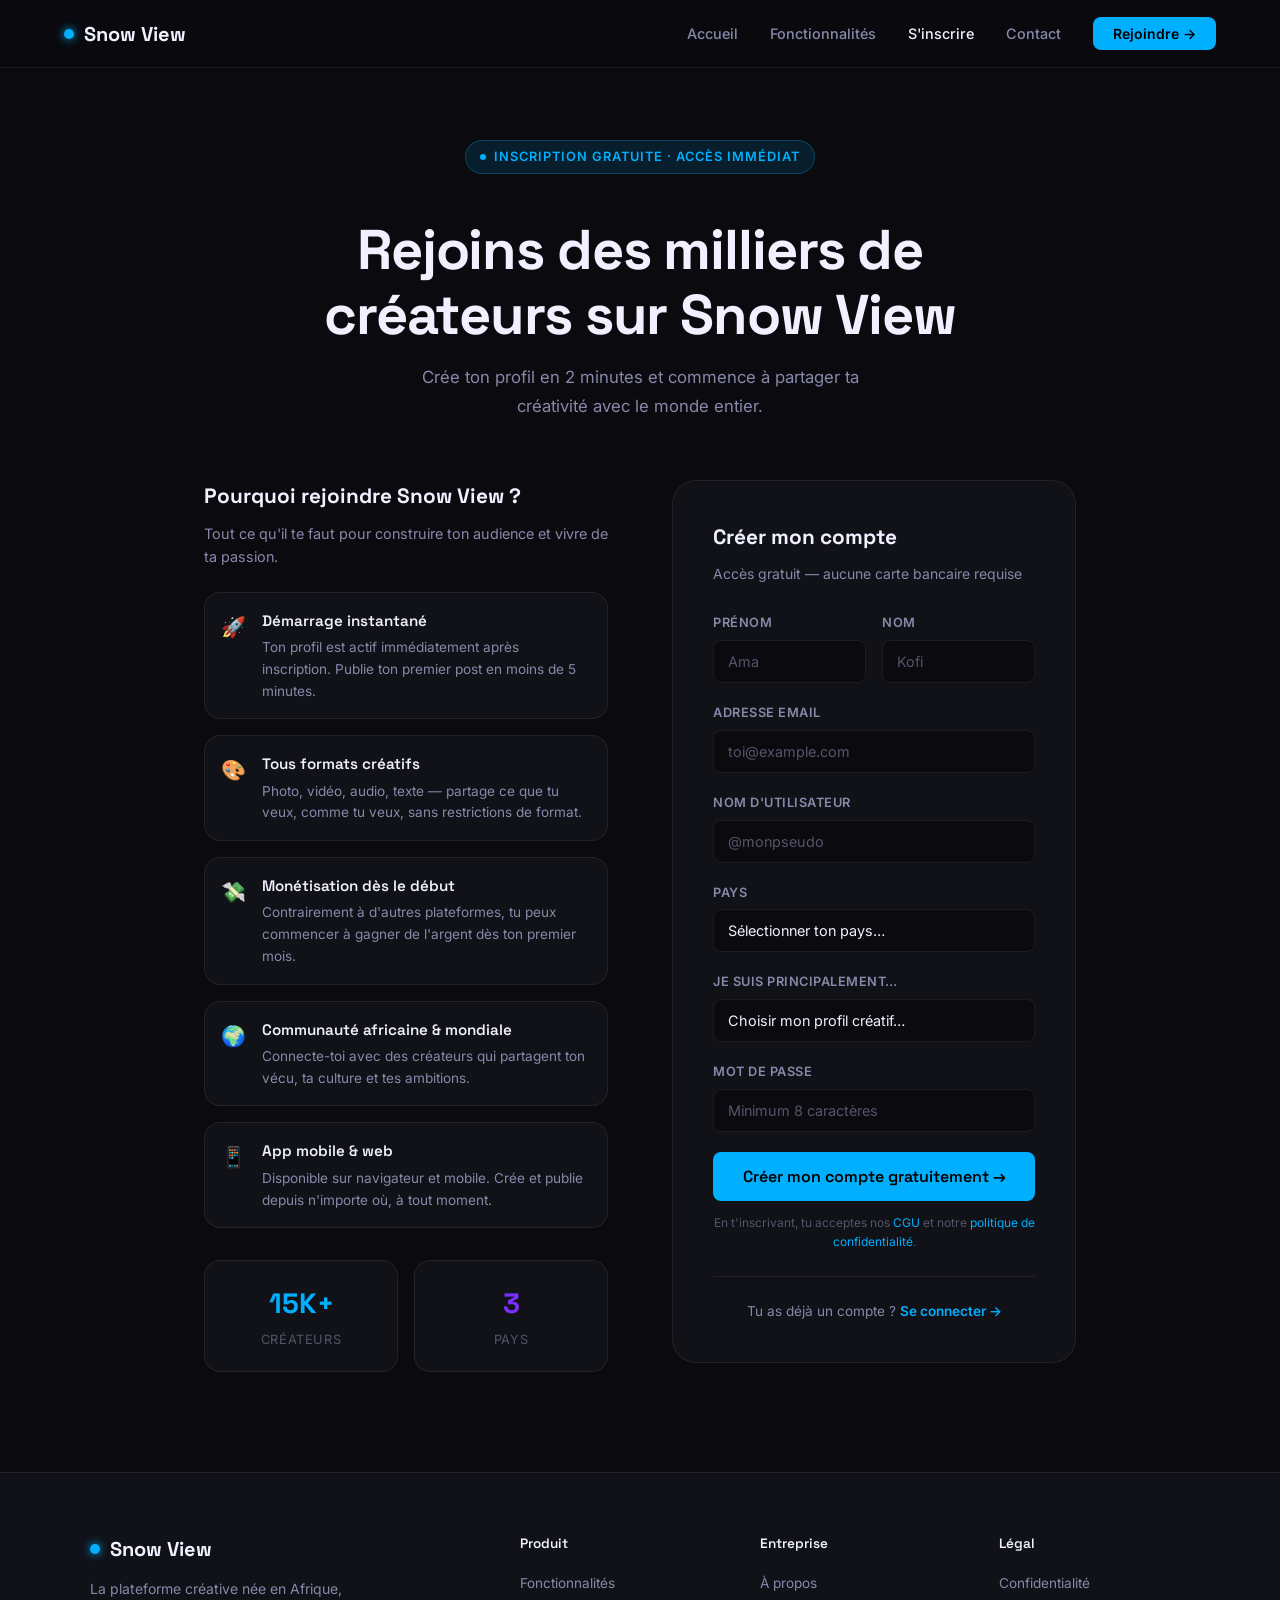
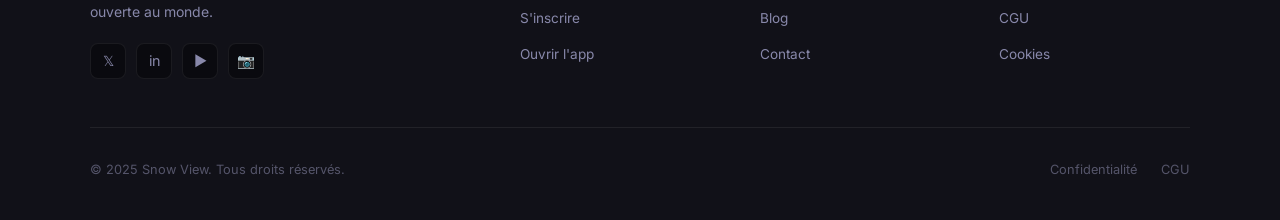
==== signup.html @ 851b097d "Snow View Marketing first commit" ====
<!DOCTYPE html>
<html lang="fr">
<head>
  <meta charset="UTF-8" />
  <meta name="viewport" content="width=device-width, initial-scale=1.0" />
  <meta name="description" content="Rejoins Snow View gratuitement. Crée ton profil, partage ton contenu et commence à monétiser ta créativité dès aujourd'hui." />
  <title>Rejoindre Snow View — Inscription Gratuite</title>
  <link rel="stylesheet" href="style.css" />
</head>
<body>

  <!-- NAVBAR -->
  <nav class="navbar">
    <a class="nav-logo" href="index.html">
      <span class="dot"></span>
      Snow View
    </a>
    <ul class="nav-links">
      <li><a href="index.html">Accueil</a></li>
      <li><a href="features.html">Fonctionnalités</a></li>
      <li><a href="signup.html" class="active">S'inscrire</a></li>
      <li><a href="contact.html">Contact</a></li>
      <li><a href="signup.html" class="nav-cta">Rejoindre →</a></li>
    </ul>
    <div class="nav-mobile-toggle" aria-label="Menu">
      <span></span><span></span><span></span>
    </div>
  </nav>

  <!-- HERO -->
  <div class="signup-hero fade-up">
    <span class="hero-eyebrow" style="position:relative;z-index:1;">Inscription Gratuite · Accès Immédiat</span>
    <h1 class="section-title" style="font-size:clamp(2rem,5vw,3.5rem);max-width:640px;margin:1rem auto;">
      Rejoins des milliers de créateurs sur Snow View
    </h1>
    <p class="section-sub" style="margin:0 auto 0;">
      Crée ton profil en 2 minutes et commence à partager ta créativité avec le monde entier.
    </p>
  </div>

  <!-- CONTENT: PERKS + FORM -->
  <div class="signup-content">

    <!-- LEFT: Perks -->
    <div class="fade-up">
      <h2 style="font-family:var(--font-display);font-size:1.3rem;font-weight:700;margin-bottom:0.5rem;">Pourquoi rejoindre Snow View ?</h2>
      <p style="font-size:0.9rem;color:var(--text-muted);margin-bottom:1rem;">
        Tout ce qu'il te faut pour construire ton audience et vivre de ta passion.
      </p>

      <div class="perks-list">
        <div class="perk-item">
          <div class="perk-icon">🚀</div>
          <div class="perk-text">
            <h4>Démarrage instantané</h4>
            <p>Ton profil est actif immédiatement après inscription. Publie ton premier post en moins de 5 minutes.</p>
          </div>
        </div>
        <div class="perk-item">
          <div class="perk-icon">🎨</div>
          <div class="perk-text">
            <h4>Tous formats créatifs</h4>
            <p>Photo, vidéo, audio, texte — partage ce que tu veux, comme tu veux, sans restrictions de format.</p>
          </div>
        </div>
        <div class="perk-item">
          <div class="perk-icon">💸</div>
          <div class="perk-text">
            <h4>Monétisation dès le début</h4>
            <p>Contrairement à d'autres plateformes, tu peux commencer à gagner de l'argent dès ton premier mois.</p>
          </div>
        </div>
        <div class="perk-item">
          <div class="perk-icon">🌍</div>
          <div class="perk-text">
            <h4>Communauté africaine & mondiale</h4>
            <p>Connecte-toi avec des créateurs qui partagent ton vécu, ta culture et tes ambitions.</p>
          </div>
        </div>
        <div class="perk-item">
          <div class="perk-icon">📱</div>
          <div class="perk-text">
            <h4>App mobile & web</h4>
            <p>Disponible sur navigateur et mobile. Crée et publie depuis n'importe où, à tout moment.</p>
          </div>
        </div>
      </div>

      <!-- Stats -->
      <div style="display:grid;grid-template-columns:1fr 1fr;gap:1rem;margin-top:2rem;">
        <div style="background:var(--bg-card);border:1px solid var(--border);border-radius:var(--radius-md);padding:1.25rem;text-align:center;">
          <div style="font-family:var(--font-display);font-size:1.75rem;font-weight:700;color:var(--accent);" data-count="50" data-suffix="K+">0</div>
          <div style="font-size:0.8rem;color:var(--text-dim);text-transform:uppercase;letter-spacing:0.05em;margin-top:4px;">Créateurs</div>
        </div>
        <div style="background:var(--bg-card);border:1px solid var(--border);border-radius:var(--radius-md);padding:1.25rem;text-align:center;">
          <div style="font-family:var(--font-display);font-size:1.75rem;font-weight:700;color:var(--violet);" data-count="12" data-suffix="">0</div>
          <div style="font-size:0.8rem;color:var(--text-dim);text-transform:uppercase;letter-spacing:0.05em;margin-top:4px;">Pays</div>
        </div>
      </div>
    </div>

    <!-- RIGHT: Form -->
    <div class="signup-form-wrap fade-up delay-2">
      <div id="signup-form-inner">
        <div class="form-title">Créer mon compte</div>
        <p class="form-sub">Accès gratuit — aucune carte bancaire requise</p>

        <form id="signup-form" novalidate>
          <div style="display:grid;grid-template-columns:1fr 1fr;gap:1rem;">
            <div class="form-group">
              <label for="first-name">Prénom</label>
              <input type="text" id="first-name" name="first_name" placeholder="Ama" required />
            </div>
            <div class="form-group">
              <label for="last-name">Nom</label>
              <input type="text" id="last-name" name="last_name" placeholder="Kofi" required />
            </div>
          </div>

          <div class="form-group">
            <label for="email">Adresse email</label>
            <input type="email" id="email" name="email" placeholder="toi@example.com" required />
          </div>

          <div class="form-group">
            <label for="username">Nom d'utilisateur</label>
            <input type="text" id="username" name="username" placeholder="@monpseudo" required />
          </div>

          <div class="form-group">
            <label for="country">Pays</label>
            <select id="country" name="country">
              <option value="">Sélectionner ton pays…</option>
              <option value="CI">Côte d'Ivoire</option>
              <option value="SN">Sénégal</option>
              <option value="GH">Ghana</option>
              <option value="NG">Nigeria</option>
              <option value="CM">Cameroun</option>
              <option value="ML">Mali</option>
              <option value="BF">Burkina Faso</option>
              <option value="TG">Togo</option>
              <option value="BJ">Bénin</option>
              <option value="KE">Kenya</option>
              <option value="FR">France</option>
              <option value="OTHER">Autre</option>
            </select>
          </div>

          <div class="form-group">
            <label for="creator-type">Je suis principalement…</label>
            <select id="creator-type" name="creator_type">
              <option value="">Choisir mon profil créatif…</option>
              <option value="photo">📸 Photographe</option>
              <option value="video">🎬 Vidéaste / Vlogger</option>
              <option value="podcast">🎙️ Podcasteur</option>
              <option value="music">🎵 Musicien / Artiste</option>
              <option value="writer">✍️ Écrivain / Blogueur</option>
              <option value="influencer">⭐ Influenceur</option>
              <option value="other">🎨 Autre créateur</option>
            </select>
          </div>

          <div class="form-group">
            <label for="password">Mot de passe</label>
            <input type="password" id="password" name="password" placeholder="Minimum 8 caractères" required />
          </div>

          <button type="submit" class="form-submit">
            Créer mon compte gratuitement →
          </button>
          <p class="form-note">En t'inscrivant, tu acceptes nos <a href="#" style="color:var(--accent);">CGU</a> et notre <a href="#" style="color:var(--accent);">politique de confidentialité</a>.</p>
        </form>

        <div style="text-align:center;margin-top:1.5rem;padding-top:1.5rem;border-top:1px solid var(--border);">
          <p style="font-size:0.85rem;color:var(--text-muted);">Tu as déjà un compte ? <a href="https://snowview.online" target="_blank" style="color:var(--accent);font-weight:600;">Se connecter →</a></p>
        </div>
      </div>

      <!-- Success state -->
      <div id="signup-success" class="form-success">
        <div class="success-icon">🎉</div>
        <h3>Bienvenue sur Snow View !</h3>
        <p style="margin-bottom:1.5rem;">Ton compte a été créé avec succès. Vérifie ta boîte mail pour activer ton profil.</p>
        <a href="https://snowview.online" target="_blank" class="btn-primary" style="display:inline-flex;">Accéder à l'app →</a>
      </div>
    </div>

  </div>

  <!-- FOOTER -->
  <footer>
    <div class="footer-inner">
      <div class="footer-top">
        <div class="footer-brand">
          <div class="nav-logo" style="margin-bottom:0.75rem;">
            <span class="dot"></span> Snow View
          </div>
          <p>La plateforme créative née en Afrique, ouverte au monde.</p>
          <div class="footer-social">
            <div class="social-btn">𝕏</div>
            <div class="social-btn">in</div>
            <div class="social-btn">▶</div>
            <div class="social-btn">📷</div>
          </div>
        </div>
        <div class="footer-col">
          <h4>Produit</h4>
          <ul>
            <li><a href="features.html">Fonctionnalités</a></li>
            <li><a href="signup.html">S'inscrire</a></li>
            <li><a href="https://snowview.online" target="_blank">Ouvrir l'app</a></li>
          </ul>
        </div>
        <div class="footer-col">
          <h4>Entreprise</h4>
          <ul>
            <li><a href="#">À propos</a></li>
            <li><a href="#">Blog</a></li>
            <li><a href="contact.html">Contact</a></li>
          </ul>
        </div>
        <div class="footer-col">
          <h4>Légal</h4>
          <ul>
            <li><a href="#">Confidentialité</a></li>
            <li><a href="#">CGU</a></li>
            <li><a href="#">Cookies</a></li>
          </ul>
        </div>
      </div>
      <div class="footer-bottom">
        <p>© 2025 Snow View. Tous droits réservés.</p>
        <div class="footer-bottom-links">
          <a href="#">Confidentialité</a>
          <a href="#">CGU</a>
        </div>
      </div>
    </div>
  </footer>

  <script src="main.js"></script>
</body>
</html>
---- style.css ----
/* ============================================
   SNOW VIEW — Marketing Site
   Dark Mode / Tech — Space Grotesk + Inter
   Theme color: #00B0FF (official Snow View blue)
   ============================================ */

@import url('https://fonts.googleapis.com/css2?family=Space+Grotesk:wght@300;400;500;600;700&family=Inter:wght@300;400;500;600&display=swap');

/* === TOKENS === */
:root {
  --bg:          #0A0A0F;
  --bg-card:     #111118;
  --bg-card2:    #16161F;
  --border:      rgba(255,255,255,0.07);
  --accent:      #00B0FF;
  --accent-soft: rgba(0,176,255,0.12);
  --violet:      #7B2FFF;
  --violet-soft: rgba(123,47,255,0.12);
  --text:        #F0F0FF;
  --text-muted:  #8888AA;
  --text-dim:    #55556A;
  --radius-sm:   8px;
  --radius-md:   16px;
  --radius-lg:   24px;
  --font-display:'Space Grotesk', sans-serif;
  --font-body:   'Inter', sans-serif;
  --transition:  0.25s cubic-bezier(0.4,0,0.2,1);
}

/* === RESET === */
*, *::before, *::after { box-sizing: border-box; margin: 0; padding: 0; }
html { scroll-behavior: smooth; }
body {
  background: var(--bg);
  color: var(--text);
  font-family: var(--font-body);
  font-size: 16px;
  line-height: 1.6;
  min-height: 100vh;
  overflow-x: hidden;
}
img { max-width: 100%; display: block; }
a { color: inherit; text-decoration: none; }
ul { list-style: none; }

/* === SCROLLBAR === */
::-webkit-scrollbar { width: 6px; }
::-webkit-scrollbar-track { background: var(--bg); }
::-webkit-scrollbar-thumb { background: var(--border); border-radius: 99px; }

/* ============================================
   NAVBAR
   ============================================ */
.navbar {
  position: fixed;
  top: 0; left: 0; right: 0;
  z-index: 1000;
  display: flex;
  align-items: center;
  justify-content: space-between;
  padding: 0 5%;
  height: 68px;
  background: rgba(10,10,15,0.85);
  backdrop-filter: blur(20px);
  border-bottom: 1px solid var(--border);
  transition: var(--transition);
}
.nav-logo {
  display: flex;
  align-items: center;
  gap: 10px;
  font-family: var(--font-display);
  font-size: 1.25rem;
  font-weight: 700;
  color: var(--text);
}
.nav-logo .dot {
  width: 10px; height: 10px;
  background: var(--accent);
  border-radius: 50%;
  box-shadow: 0 0 10px var(--accent);
}
.nav-links {
  display: flex;
  align-items: center;
  gap: 2rem;
}
.nav-links a {
  font-size: 0.9rem;
  font-weight: 500;
  color: var(--text-muted);
  transition: color var(--transition);
}
.nav-links a:hover, .nav-links a.active { color: var(--text); }
.nav-cta {
  background: var(--accent);
  color: #000 !important;
  padding: 8px 20px;
  border-radius: var(--radius-sm);
  font-weight: 600 !important;
  font-size: 0.875rem !important;
  transition: opacity var(--transition), transform var(--transition) !important;
}
.nav-cta:hover { opacity: 0.9; transform: translateY(-1px); }
.nav-mobile-toggle {
  display: none;
  flex-direction: column;
  gap: 5px;
  cursor: pointer;
  padding: 4px;
}
.nav-mobile-toggle span {
  display: block;
  width: 22px; height: 2px;
  background: var(--text);
  border-radius: 2px;
  transition: var(--transition);
}
@media (max-width: 768px) {
  .nav-links { display: none; flex-direction: column; position: absolute; top: 68px; left: 0; right: 0; background: rgba(10,10,15,0.98); padding: 1.5rem 5%; border-bottom: 1px solid var(--border); gap: 1.25rem; }
  .nav-links.open { display: flex; }
  .nav-mobile-toggle { display: flex; }
}

/* ============================================
   HERO
   ============================================ */
.hero {
  position: relative;
  min-height: 100vh;
  display: flex;
  flex-direction: column;
  align-items: center;
  justify-content: center;
  text-align: center;
  padding: 100px 5% 80px;
  overflow: hidden;
}
#snow-canvas {
  position: absolute;
  inset: 0;
  pointer-events: none;
  z-index: 0;
}
.hero-eyebrow {
  position: relative;
  z-index: 1;
  display: inline-flex;
  align-items: center;
  gap: 8px;
  background: var(--accent-soft);
  border: 1px solid rgba(0,176,255,0.25);
  color: var(--accent);
  font-size: 0.8rem;
  font-weight: 600;
  letter-spacing: 0.08em;
  text-transform: uppercase;
  padding: 6px 14px;
  border-radius: 99px;
  margin-bottom: 1.75rem;
}
.hero-eyebrow::before {
  content: '';
  width: 6px; height: 6px;
  background: var(--accent);
  border-radius: 50%;
  animation: pulse 2s infinite;
}
@keyframes pulse {
  0%, 100% { opacity: 1; transform: scale(1); }
  50% { opacity: 0.5; transform: scale(0.8); }
}
.hero h1 {
  position: relative;
  z-index: 1;
  font-family: var(--font-display);
  font-size: clamp(2.5rem, 7vw, 5.5rem);
  font-weight: 700;
  line-height: 1.08;
  letter-spacing: -0.03em;
  margin-bottom: 1.5rem;
  max-width: 800px;
}
.hero h1 .accent-text {
  background: linear-gradient(135deg, var(--accent), var(--violet));
  -webkit-background-clip: text;
  -webkit-text-fill-color: transparent;
  background-clip: text;
}
.hero-sub {
  position: relative;
  z-index: 1;
  font-size: 1.125rem;
  color: var(--text-muted);
  max-width: 520px;
  margin-bottom: 2.5rem;
  font-weight: 400;
}
.hero-actions {
  position: relative;
  z-index: 1;
  display: flex;
  gap: 1rem;
  flex-wrap: wrap;
  justify-content: center;
}
.btn-primary {
  background: var(--accent);
  color: #000;
  font-family: var(--font-display);
  font-weight: 600;
  font-size: 0.95rem;
  padding: 14px 32px;
  border-radius: var(--radius-sm);
  border: none;
  cursor: pointer;
  transition: opacity var(--transition), transform var(--transition), box-shadow var(--transition);
  display: inline-flex;
  align-items: center;
  gap: 8px;
}
.btn-primary:hover { opacity: 0.9; transform: translateY(-2px); box-shadow: 0 12px 40px rgba(0,176,255,0.3); }
.btn-secondary {
  background: transparent;
  color: var(--text);
  font-family: var(--font-display);
  font-weight: 600;
  font-size: 0.95rem;
  padding: 14px 32px;
  border-radius: var(--radius-sm);
  border: 1px solid var(--border);
  cursor: pointer;
  transition: border-color var(--transition), background var(--transition), transform var(--transition);
  display: inline-flex;
  align-items: center;
  gap: 8px;
}
.btn-secondary:hover { border-color: rgba(255,255,255,0.2); background: rgba(255,255,255,0.04); transform: translateY(-2px); }
.hero-stats {
  position: relative;
  z-index: 1;
  display: flex;
  gap: 3rem;
  margin-top: 4rem;
  flex-wrap: wrap;
  justify-content: center;
}
.stat { text-align: center; }
.stat-num {
  font-family: var(--font-display);
  font-size: 1.75rem;
  font-weight: 700;
  color: var(--accent);
  line-height: 1;
}
.stat-label {
  font-size: 0.8rem;
  color: var(--text-dim);
  margin-top: 4px;
  text-transform: uppercase;
  letter-spacing: 0.05em;
}
.hero-scroll {
  position: absolute;
  bottom: 2rem;
  left: 50%;
  transform: translateX(-50%);
  z-index: 1;
  display: flex;
  flex-direction: column;
  align-items: center;
  gap: 6px;
  color: var(--text-dim);
  font-size: 0.7rem;
  letter-spacing: 0.1em;
  text-transform: uppercase;
}
.scroll-line {
  width: 1px; height: 40px;
  background: linear-gradient(to bottom, var(--accent), transparent);
  animation: scrollLine 1.5s infinite;
}
@keyframes scrollLine {
  0% { opacity: 0; transform: scaleY(0); transform-origin: top; }
  50% { opacity: 1; transform: scaleY(1); }
  100% { opacity: 0; transform: scaleY(0); transform-origin: bottom; }
}

/* ============================================
   SECTION BASE
   ============================================ */
section { padding: 100px 5%; }
.section-label {
  display: inline-block;
  font-size: 0.75rem;
  font-weight: 600;
  letter-spacing: 0.12em;
  text-transform: uppercase;
  color: var(--accent);
  margin-bottom: 1rem;
}
.section-title {
  font-family: var(--font-display);
  font-size: clamp(1.75rem, 4vw, 3rem);
  font-weight: 700;
  line-height: 1.15;
  letter-spacing: -0.02em;
  margin-bottom: 1.25rem;
}
.section-sub {
  font-size: 1.05rem;
  color: var(--text-muted);
  max-width: 480px;
  line-height: 1.7;
}
.text-center { text-align: center; }
.text-center .section-sub { margin: 0 auto; }

/* ============================================
   CARDS / GRID
   ============================================ */
.card {
  background: var(--bg-card);
  border: 1px solid var(--border);
  border-radius: var(--radius-md);
  padding: 2rem;
  transition: border-color var(--transition), transform var(--transition), box-shadow var(--transition);
}
.card:hover {
  border-color: rgba(0,176,255,0.25);
  transform: translateY(-4px);
  box-shadow: 0 20px 60px rgba(0,0,0,0.4);
}
.card-icon {
  width: 48px; height: 48px;
  border-radius: var(--radius-sm);
  display: flex;
  align-items: center;
  justify-content: center;
  font-size: 1.3rem;
  margin-bottom: 1.25rem;
}
.icon-blue { background: var(--accent-soft); }
.icon-violet { background: var(--violet-soft); }
.card h3 {
  font-family: var(--font-display);
  font-size: 1.1rem;
  font-weight: 600;
  margin-bottom: 0.6rem;
}
.card p { font-size: 0.925rem; color: var(--text-muted); line-height: 1.65; }

/* ============================================
   OVERVIEW SECTION (index)
   ============================================ */
.overview { background: var(--bg-card); border-top: 1px solid var(--border); border-bottom: 1px solid var(--border); }
.overview-inner {
  max-width: 1100px;
  margin: 0 auto;
  display: grid;
  grid-template-columns: 1fr 1fr;
  gap: 4rem;
  align-items: center;
}
.overview-visual {
  position: relative;
  border-radius: var(--radius-lg);
  overflow: hidden;
  aspect-ratio: 4/3;
  background: linear-gradient(135deg, var(--bg-card2) 0%, #0d0d1a 100%);
  border: 1px solid var(--border);
  display: flex;
  align-items: center;
  justify-content: center;
}
.app-mockup {
  width: 85%;
  height: 85%;
  border-radius: var(--radius-md);
  background: var(--bg);
  border: 1px solid var(--border);
  padding: 1.5rem;
  display: flex;
  flex-direction: column;
  gap: 0.75rem;
}
.mockup-header {
  display: flex;
  align-items: center;
  gap: 8px;
  padding-bottom: 0.75rem;
  border-bottom: 1px solid var(--border);
}
.mockup-dot { width: 8px; height: 8px; border-radius: 50%; }
.mockup-feed { display: flex; flex-direction: column; gap: 8px; flex: 1; }
.feed-post {
  background: var(--bg-card2);
  border-radius: 6px;
  padding: 8px 10px;
  display: flex;
  gap: 8px;
  align-items: center;
}
.post-avatar { width: 22px; height: 22px; border-radius: 50%; background: linear-gradient(135deg, var(--accent), var(--violet)); flex-shrink: 0; }
.post-lines { display: flex; flex-direction: column; gap: 4px; flex: 1; }
.post-line { height: 4px; border-radius: 2px; background: var(--border); }
.post-line.short { width: 40%; }
.post-line.med { width: 70%; }
.post-image-thumb { width: 32px; height: 32px; border-radius: 4px; flex-shrink: 0; }
@media (max-width: 768px) {
  .overview-inner { grid-template-columns: 1fr; }
  .overview-visual { display: none; }
}

/* ============================================
   FEATURES GRID (index preview)
   ============================================ */
.features-preview { background: var(--bg); }
.features-preview-inner { max-width: 1100px; margin: 0 auto; }
.features-grid {
  display: grid;
  grid-template-columns: repeat(3, 1fr);
  gap: 1.25rem;
  margin-top: 3rem;
}
@media (max-width: 900px) { .features-grid { grid-template-columns: 1fr 1fr; } }
@media (max-width: 580px) { .features-grid { grid-template-columns: 1fr; } }

/* ============================================
   SOCIAL PROOF
   ============================================ */
.social-proof { background: var(--bg-card); border-top: 1px solid var(--border); border-bottom: 1px solid var(--border); }
.proof-inner { max-width: 1100px; margin: 0 auto; }
.testimonials-grid {
  display: grid;
  grid-template-columns: repeat(3, 1fr);
  gap: 1.25rem;
  margin-top: 3rem;
}
@media (max-width: 900px) { .testimonials-grid { grid-template-columns: 1fr 1fr; } }
@media (max-width: 580px) { .testimonials-grid { grid-template-columns: 1fr; } }
.testimonial-card {
  background: var(--bg-card2);
  border: 1px solid var(--border);
  border-radius: var(--radius-md);
  padding: 1.5rem;
}
.stars { color: var(--accent); font-size: 0.9rem; margin-bottom: 0.75rem; letter-spacing: 2px; }
.testimonial-text { font-size: 0.9rem; color: var(--text-muted); line-height: 1.65; margin-bottom: 1rem; font-style: italic; }
.testimonial-author { display: flex; align-items: center; gap: 10px; }
.author-avatar { width: 36px; height: 36px; border-radius: 50%; background: linear-gradient(135deg, var(--accent), var(--violet)); flex-shrink: 0; display: flex; align-items: center; justify-content: center; font-size: 0.75rem; font-weight: 700; color: #fff; }
.author-name { font-size: 0.875rem; font-weight: 600; }
.author-role { font-size: 0.775rem; color: var(--text-dim); }

/* ============================================
   CTA BANNER (bottom of pages)
   ============================================ */
.cta-banner {
  background: linear-gradient(135deg, rgba(0,176,255,0.08) 0%, rgba(123,47,255,0.08) 100%);
  border-top: 1px solid rgba(0,176,255,0.12);
  text-align: center;
  padding: 80px 5%;
}
.cta-banner h2 {
  font-family: var(--font-display);
  font-size: clamp(1.75rem, 4vw, 2.75rem);
  font-weight: 700;
  letter-spacing: -0.02em;
  margin-bottom: 1rem;
}
.cta-banner p { color: var(--text-muted); font-size: 1.05rem; margin-bottom: 2rem; max-width: 480px; margin-left: auto; margin-right: auto; }
.cta-actions { display: flex; gap: 1rem; justify-content: center; flex-wrap: wrap; }

/* ============================================
   FEATURES PAGE
   ============================================ */
.page-hero {
  padding: 140px 5% 80px;
  text-align: center;
  max-width: 700px;
  margin: 0 auto;
}
.features-detailed { background: var(--bg); }
.feature-block {
  max-width: 1100px;
  margin: 0 auto 5rem;
  display: grid;
  grid-template-columns: 1fr 1fr;
  gap: 4rem;
  align-items: center;
}
.feature-block.reverse { direction: rtl; }
.feature-block.reverse > * { direction: ltr; }
.feature-content .feature-num {
  font-family: var(--font-display);
  font-size: 0.75rem;
  font-weight: 700;
  letter-spacing: 0.15em;
  color: var(--accent);
  text-transform: uppercase;
  margin-bottom: 1rem;
  display: flex;
  align-items: center;
  gap: 8px;
}
.feature-content .feature-num::after {
  content: '';
  display: block;
  width: 32px; height: 1px;
  background: var(--accent);
  opacity: 0.4;
}
.feature-content h2 {
  font-family: var(--font-display);
  font-size: clamp(1.5rem, 3.5vw, 2.25rem);
  font-weight: 700;
  line-height: 1.2;
  letter-spacing: -0.02em;
  margin-bottom: 1rem;
}
.feature-content p { color: var(--text-muted); line-height: 1.7; margin-bottom: 1.5rem; }
.feature-list { display: flex; flex-direction: column; gap: 0.6rem; }
.feature-list li {
  display: flex;
  align-items: flex-start;
  gap: 10px;
  font-size: 0.9rem;
  color: var(--text-muted);
}
.feature-list li::before {
  content: '✓';
  color: var(--accent);
  font-weight: 700;
  flex-shrink: 0;
  margin-top: 1px;
}
.feature-visual {
  border-radius: var(--radius-lg);
  overflow: hidden;
  aspect-ratio: 1;
  background: linear-gradient(135deg, var(--bg-card) 0%, var(--bg-card2) 100%);
  border: 1px solid var(--border);
  display: flex;
  align-items: center;
  justify-content: center;
  font-size: 4rem;
  position: relative;
}
.feature-visual::after {
  content: '';
  position: absolute;
  inset: 0;
  background: radial-gradient(circle at 50% 50%, rgba(0,176,255,0.07) 0%, transparent 70%);
}
@media (max-width: 768px) {
  .feature-block { grid-template-columns: 1fr; direction: ltr !important; gap: 2rem; }
  .feature-block.reverse > * { direction: ltr; }
}

/* ============================================
   SIGNUP / LANDING PAGE
   ============================================ */
.signup-hero {
  padding: 140px 5% 60px;
  text-align: center;
}
.signup-hero h1 { max-width: 640px; margin: 0 auto 1rem; }
.signup-content {
  max-width: 1000px;
  margin: 0 auto;
  padding: 0 5% 100px;
  display: grid;
  grid-template-columns: 1fr 1fr;
  gap: 4rem;
  align-items: start;
}
@media (max-width: 768px) { .signup-content { grid-template-columns: 1fr; gap: 2rem; } }
.perks-list { display: flex; flex-direction: column; gap: 1rem; margin-top: 1.5rem; }
.perk-item {
  display: flex;
  gap: 1rem;
  align-items: flex-start;
  padding: 1rem;
  background: var(--bg-card);
  border: 1px solid var(--border);
  border-radius: var(--radius-md);
  transition: border-color var(--transition);
}
.perk-item:hover { border-color: rgba(0,176,255,0.2); }
.perk-icon { font-size: 1.25rem; flex-shrink: 0; margin-top: 2px; }
.perk-text h4 { font-family: var(--font-display); font-weight: 600; font-size: 0.95rem; margin-bottom: 0.25rem; }
.perk-text p { font-size: 0.85rem; color: var(--text-muted); }

/* === FORM === */
.signup-form-wrap {
  background: var(--bg-card);
  border: 1px solid var(--border);
  border-radius: var(--radius-lg);
  padding: 2.5rem;
  position: sticky;
  top: 90px;
}
.form-title {
  font-family: var(--font-display);
  font-size: 1.3rem;
  font-weight: 700;
  margin-bottom: 0.5rem;
}
.form-sub { font-size: 0.875rem; color: var(--text-muted); margin-bottom: 1.75rem; }
.form-group { margin-bottom: 1.25rem; }
.form-group label { display: block; font-size: 0.8rem; font-weight: 600; margin-bottom: 0.4rem; color: var(--text-muted); letter-spacing: 0.04em; text-transform: uppercase; }
.form-group input,
.form-group select,
.form-group textarea {
  width: 100%;
  background: var(--bg);
  border: 1px solid var(--border);
  color: var(--text);
  font-family: var(--font-body);
  font-size: 0.9rem;
  padding: 12px 14px;
  border-radius: var(--radius-sm);
  outline: none;
  transition: border-color var(--transition), box-shadow var(--transition);
  appearance: none;
}
.form-group input:focus,
.form-group select:focus,
.form-group textarea:focus {
  border-color: var(--accent);
  box-shadow: 0 0 0 3px rgba(0,176,255,0.1);
}
.form-group input::placeholder,
.form-group textarea::placeholder { color: var(--text-dim); }
.form-group select option { background: var(--bg-card); }
.form-group textarea { resize: vertical; min-height: 120px; }
.form-submit {
  width: 100%;
  padding: 14px;
  font-size: 1rem;
  font-family: var(--font-display);
  font-weight: 600;
  background: var(--accent);
  color: #000;
  border: none;
  border-radius: var(--radius-sm);
  cursor: pointer;
  transition: opacity var(--transition), transform var(--transition), box-shadow var(--transition);
}
.form-submit:hover { opacity: 0.9; transform: translateY(-1px); box-shadow: 0 8px 30px rgba(0,176,255,0.3); }
.form-note { font-size: 0.75rem; color: var(--text-dim); text-align: center; margin-top: 0.75rem; }
.form-success {
  display: none;
  text-align: center;
  padding: 2rem 0;
}
.form-success .success-icon { font-size: 3rem; margin-bottom: 1rem; }
.form-success h3 { font-family: var(--font-display); font-size: 1.25rem; margin-bottom: 0.5rem; }
.form-success p { font-size: 0.9rem; color: var(--text-muted); }

/* ============================================
   CONTACT PAGE
   ============================================ */
.contact-content {
  max-width: 1000px;
  margin: 0 auto;
  padding: 0 5% 100px;
  display: grid;
  grid-template-columns: 1fr 1.5fr;
  gap: 4rem;
  align-items: start;
}
@media (max-width: 768px) { .contact-content { grid-template-columns: 1fr; gap: 2rem; } }
.contact-info h2 { font-family: var(--font-display); font-size: 1.5rem; font-weight: 700; margin-bottom: 1rem; }
.contact-info p { font-size: 0.925rem; color: var(--text-muted); line-height: 1.7; margin-bottom: 2rem; }
.contact-methods { display: flex; flex-direction: column; gap: 1rem; }
.contact-method {
  display: flex;
  gap: 1rem;
  align-items: flex-start;
  padding: 1rem;
  background: var(--bg-card);
  border: 1px solid var(--border);
  border-radius: var(--radius-md);
}
.method-icon { font-size: 1.25rem; flex-shrink: 0; }
.method-text h4 { font-weight: 600; font-size: 0.9rem; margin-bottom: 2px; }
.method-text span { font-size: 0.825rem; color: var(--text-muted); }
.contact-form-wrap {
  background: var(--bg-card);
  border: 1px solid var(--border);
  border-radius: var(--radius-lg);
  padding: 2.5rem;
}

/* ============================================
   FOOTER
   ============================================ */
footer {
  background: var(--bg-card);
  border-top: 1px solid var(--border);
  padding: 60px 5% 40px;
}
.footer-inner {
  max-width: 1100px;
  margin: 0 auto;
}
.footer-top {
  display: grid;
  grid-template-columns: 2fr 1fr 1fr 1fr;
  gap: 3rem;
  margin-bottom: 3rem;
}
@media (max-width: 768px) { .footer-top { grid-template-columns: 1fr 1fr; } }
@media (max-width: 480px) { .footer-top { grid-template-columns: 1fr; } }
.footer-brand p { font-size: 0.875rem; color: var(--text-muted); margin: 0.75rem 0 1.25rem; max-width: 280px; line-height: 1.65; }
.footer-social { display: flex; gap: 10px; }
.social-btn {
  width: 36px; height: 36px;
  border-radius: 8px;
  background: var(--bg);
  border: 1px solid var(--border);
  display: flex;
  align-items: center;
  justify-content: center;
  font-size: 0.9rem;
  color: var(--text-muted);
  transition: border-color var(--transition), color var(--transition);
  cursor: pointer;
}
.social-btn:hover { border-color: var(--accent); color: var(--accent); }
.footer-col h4 { font-family: var(--font-display); font-size: 0.85rem; font-weight: 600; margin-bottom: 1rem; color: var(--text); }
.footer-col ul { display: flex; flex-direction: column; gap: 0.6rem; }
.footer-col ul li a { font-size: 0.85rem; color: var(--text-muted); transition: color var(--transition); }
.footer-col ul li a:hover { color: var(--text); }
.footer-bottom {
  display: flex;
  align-items: center;
  justify-content: space-between;
  padding-top: 2rem;
  border-top: 1px solid var(--border);
  flex-wrap: wrap;
  gap: 1rem;
}
.footer-bottom p { font-size: 0.8rem; color: var(--text-dim); }
.footer-bottom-links { display: flex; gap: 1.5rem; }
.footer-bottom-links a { font-size: 0.8rem; color: var(--text-dim); transition: color var(--transition); }
.footer-bottom-links a:hover { color: var(--text-muted); }

/* ============================================
   FADE-IN ANIMATIONS
   ============================================ */
.fade-up {
  opacity: 0;
  transform: translateY(30px);
  transition: opacity 0.6s cubic-bezier(0.4,0,0.2,1), transform 0.6s cubic-bezier(0.4,0,0.2,1);
}
.fade-up.visible { opacity: 1; transform: translateY(0); }
.delay-1 { transition-delay: 0.1s; }
.delay-2 { transition-delay: 0.2s; }
.delay-3 { transition-delay: 0.3s; }
.delay-4 { transition-delay: 0.4s; }
.delay-5 { transition-delay: 0.5s; }

/* ============================================
   BADGE / TAG
   ============================================ */
.badge {
  display: inline-block;
  background: var(--violet-soft);
  color: #a56fff;
  font-size: 0.7rem;
  font-weight: 700;
  letter-spacing: 0.08em;
  text-transform: uppercase;
  padding: 3px 10px;
  border-radius: 99px;
  border: 1px solid rgba(123,47,255,0.25);
  margin-left: 8px;
}
.badge.new { background: var(--accent-soft); color: var(--accent); border-color: rgba(0,176,255,0.25); }
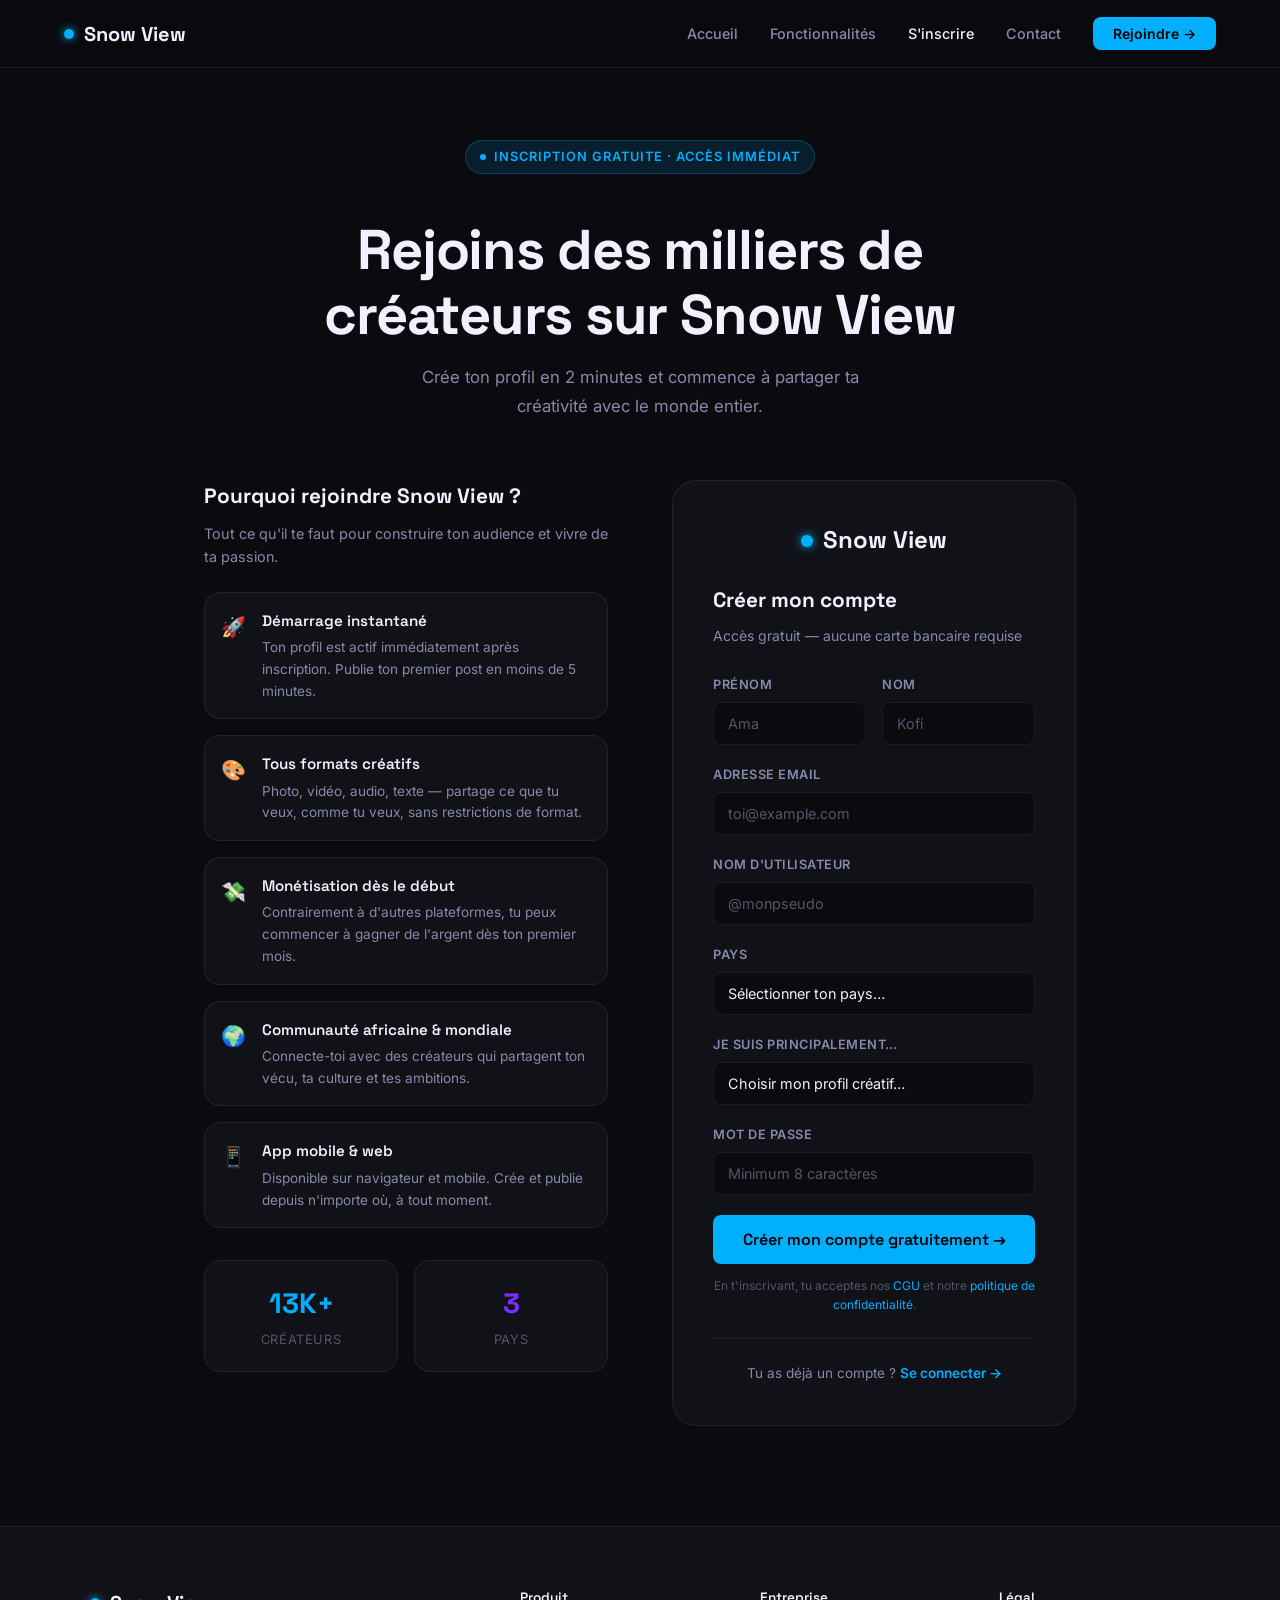
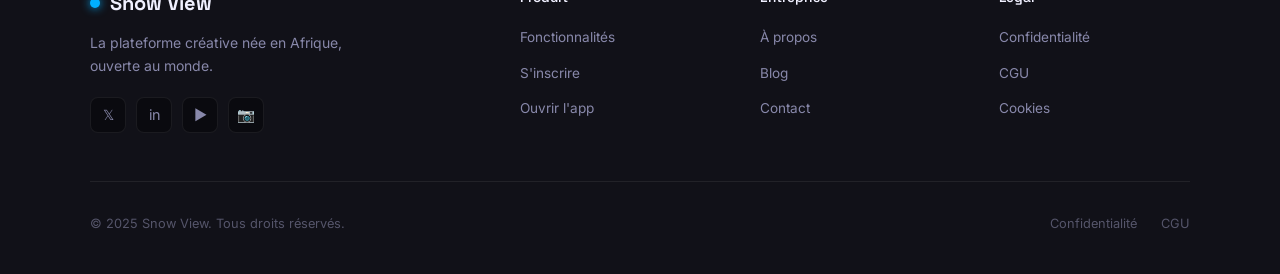
==== commit 25fc49a0: "Modification du fichier signup" ====
--- a/signup.html
+++ b/signup.html
@@ -102,6 +102,13 @@
     <!-- RIGHT: Form -->
     <div class="signup-form-wrap fade-up delay-2">
       <div id="signup-form-inner">
+        <!-- LOGO centré avec flexbox -->
+        <div style="display:flex; justify-content:center; align-items:center; margin-bottom:1.5rem;">
+          <div style="display:flex; align-items:center; gap:10px; font-family:'Space Grotesk',sans-serif; font-size:1.5rem; font-weight:700; color:#F0F0FF;">
+            <span style="width:12px;height:12px;background:#00B0FF;border-radius:50%;box-shadow:0 0 10px #00B0FF;display:inline-block;"></span>
+            Snow View
+          </div>
+        </div>
         <div class="form-title">Créer mon compte</div>
         <p class="form-sub">Accès gratuit — aucune carte bancaire requise</p>
 
